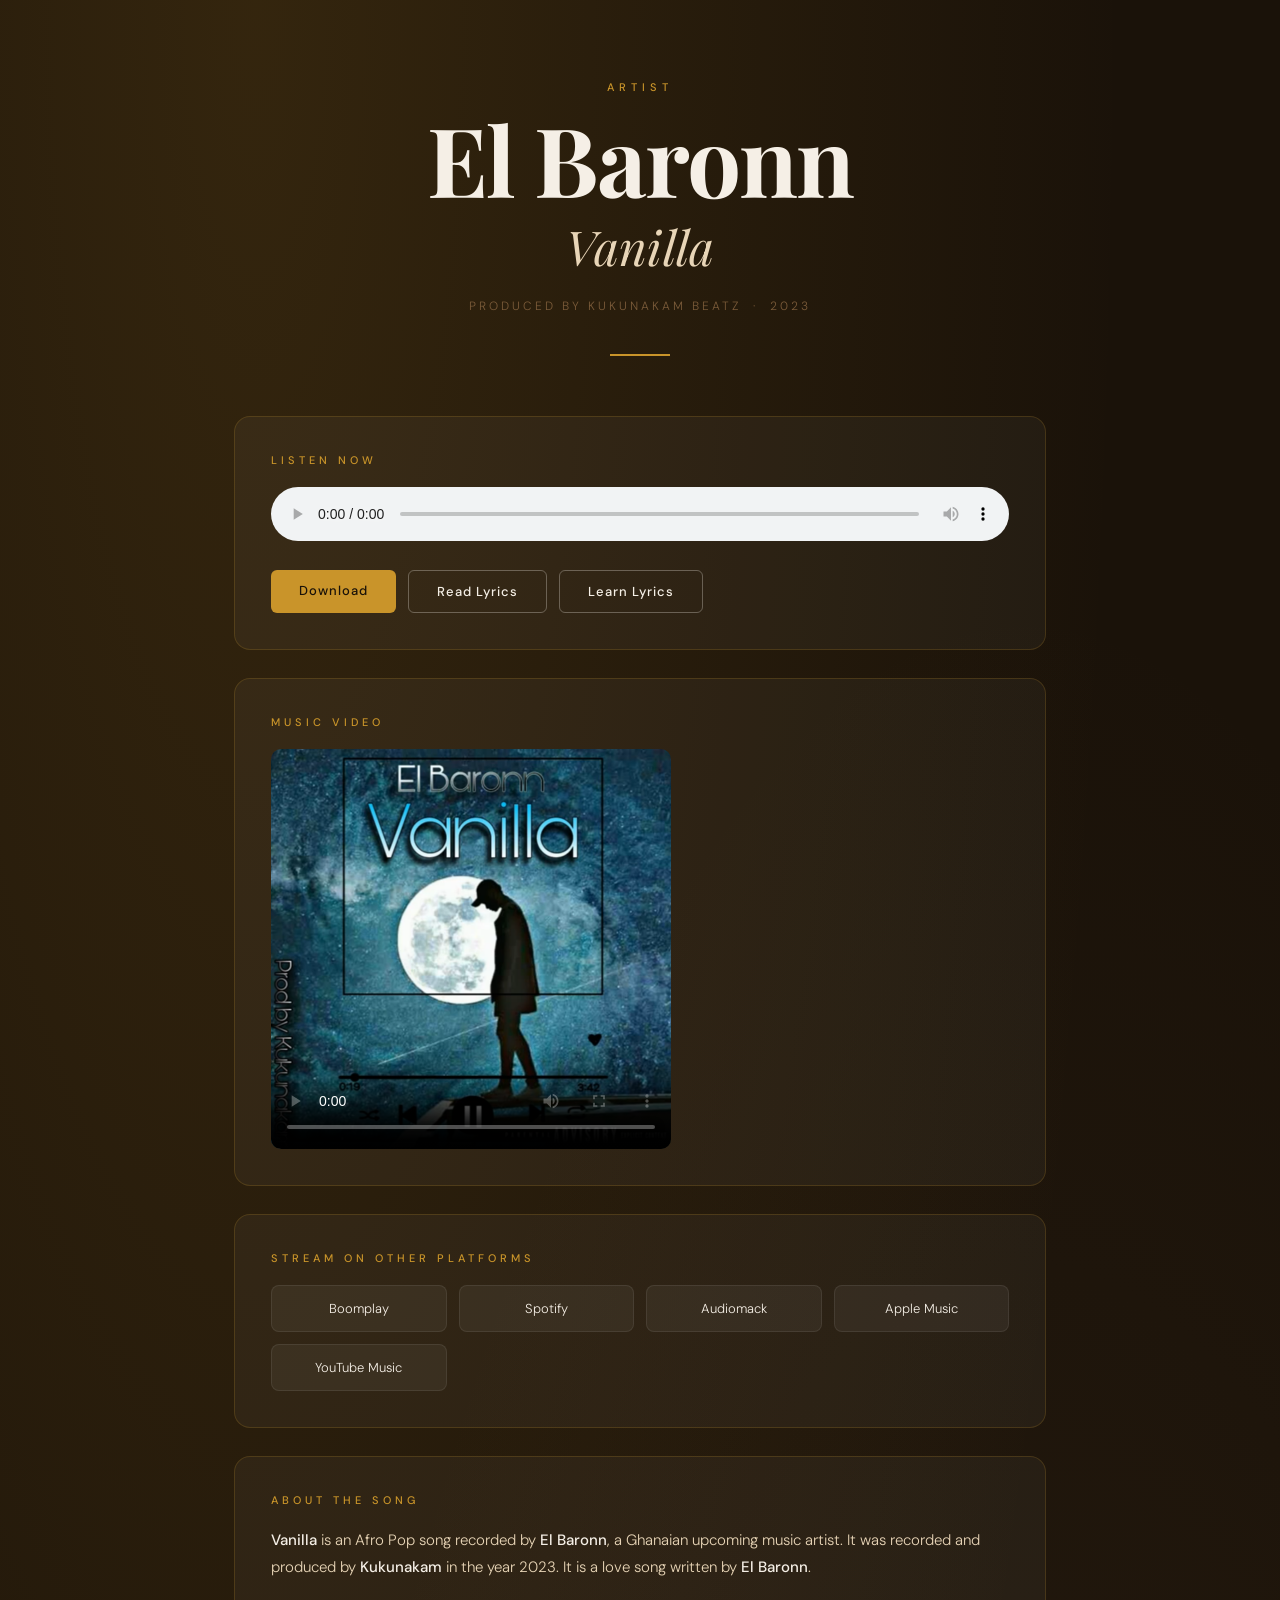
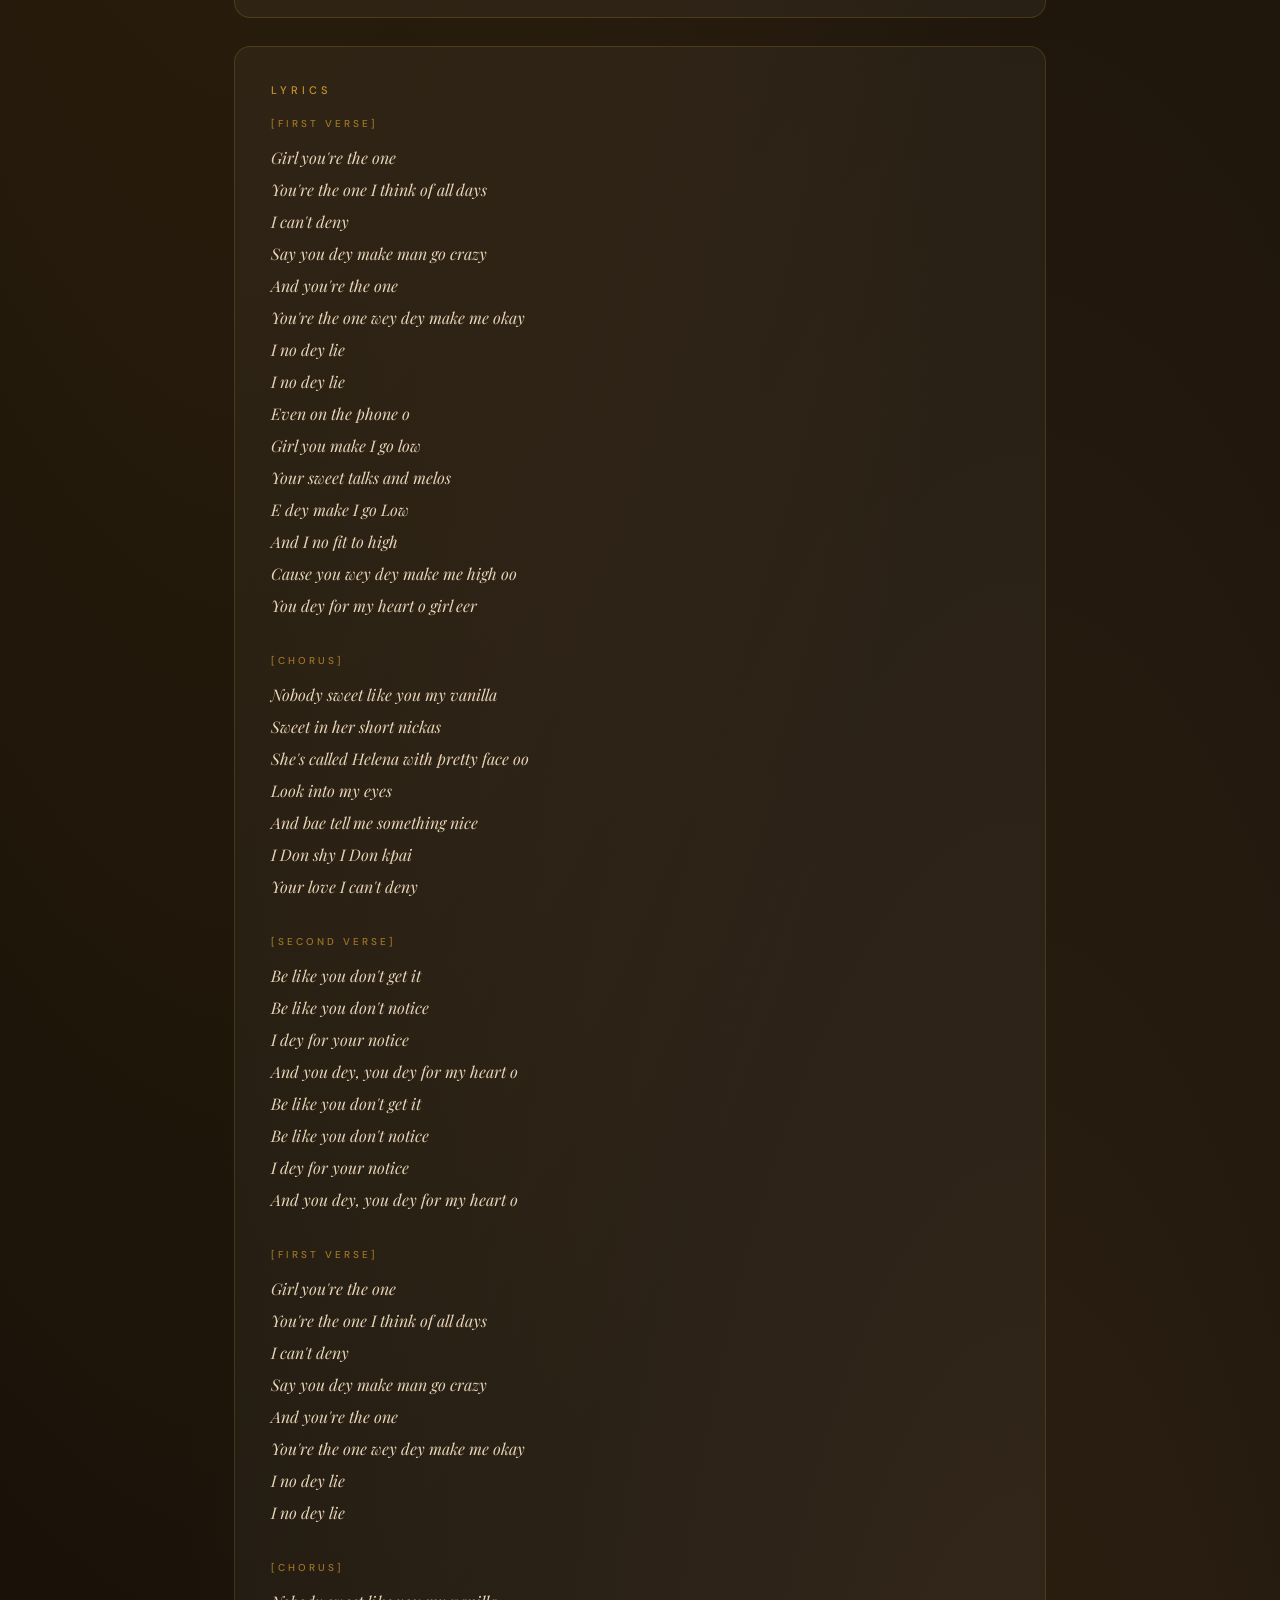
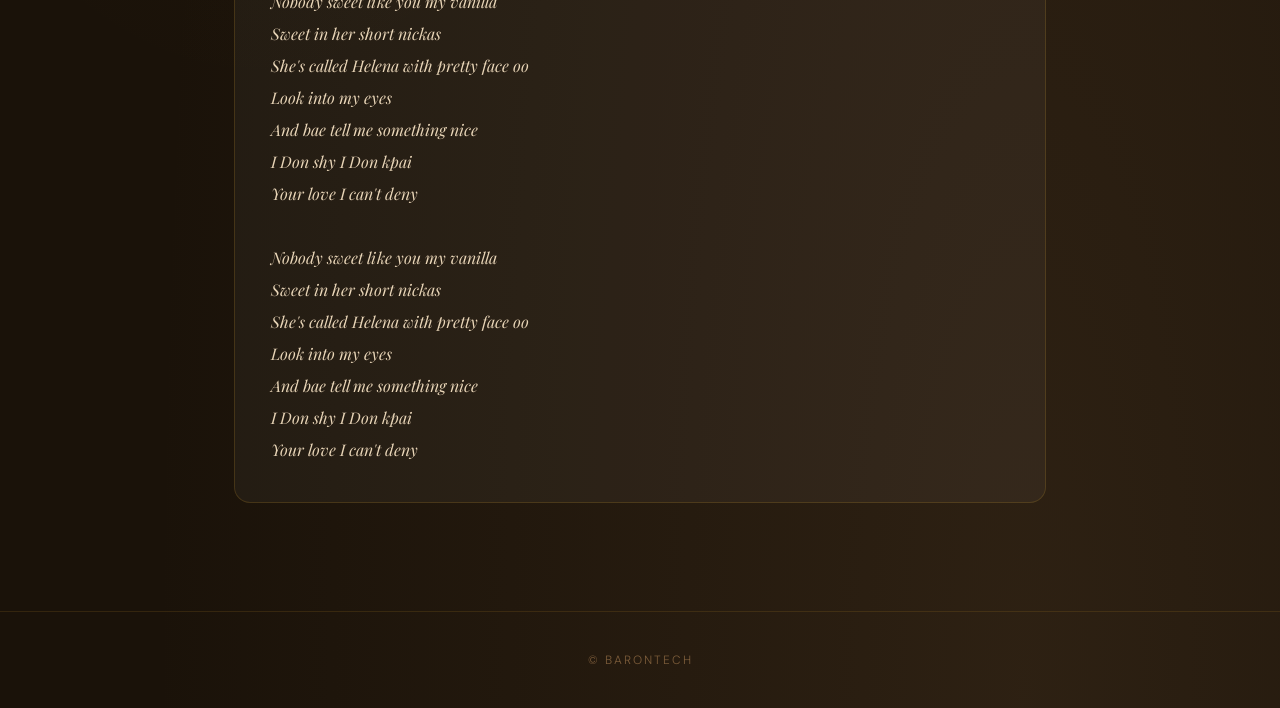
==== index.html @ 6c9855c3 "Add files via upload" ====
<!DOCTYPE html>
<html lang="en">
<head>
  <meta charset="utf-8">
  <meta name="viewport" content="width=device-width, initial-scale=1.0">
  <title>El Baronn - Vanilla</title>
  <link rel="stylesheet" href="style.css">
  <link href="https://fonts.googleapis.com/css2?family=Playfair+Display:ital,wght@0,700;1,400&family=DM+Sans:wght@300;400;500&display=swap" rel="stylesheet">
</head>
<body>

  <!-- HERO -->
  <div class="hero">
    <p class="artist-label">Artist</p>
    <h1>El Baronn</h1>
    <h2>Vanilla</h2>
    <p class="producer-tag">Produced by Kukunakam Beatz &nbsp;&middot;&nbsp; 2023</p>
  </div>

  <div class="container">

    <!-- AUDIO PLAYER -->
    <div class="card player-card">
      <h3 class="card-label">Listen Now</h3>
      <audio controls loop>
        <source src="Vanilla - El Baronn" type="audio/mpeg">
        Your browser does not support the audio element.
      </audio>
      <div class="btn-row">
        <a href="Vanilla - El Baronn" download class="btn btn-primary">Download</a>
        <a href="#lyrics" class="btn btn-outline">Read Lyrics</a>
        <a href="#lyrics" class="btn btn-outline">Learn Lyrics</a>
      </div>
    </div>

    <!-- VIDEO -->
    <div class="card video-card">
      <h3 class="card-label">Music Video</h3>
      <video controls loop poster="Musiccover" width = "350" height = "auto">
        <source src="Vanilla.mp4" type="video/mp4">
        Your browser does not support the video element.
      </video>
    </div>

    <!-- STREAMING PLATFORMS -->
    <div class="card platforms-card">
      <h3 class="card-label">Stream on Other Platforms</h3>
      <ul class="platforms-grid">
        <li><a href="https://www.boomplay.com/share/music/138317560?srModel=COPYLINK&srList=ANDROID" target="_blank">Boomplay</a></li>
        <li><a href="https://open.spotify.com/track/5wVCMjPRRJhROrY8FU08CN?si=oofou_RBTs-xkJ0LjiiavQ" target="_blank">Spotify</a></li>
        <li><a href="https://audiomack.com/el-baronn/song/vanilla?share-user-id=76674714" target="_blank">Audiomack</a></li>
        <li><a href="https://music.apple.com/us/album/vanilla-single/1703559560" target="_blank">Apple Music</a></li>
        <li><a href="https://music.youtube.com/watch?v=tAnR1OPjBuY&si=5_gv1Ep4-lBTA5kI" target="_blank">YouTube Music</a></li>
      </ul>
    </div>

    <!-- DESCRIPTION -->
    <div class="card desc-card">
      <h3 class="card-label">About the Song</h3>
      <p>
        <strong>Vanilla</strong> is an Afro Pop song recorded by <strong>El Baronn</strong>,
        a Ghanaian upcoming music artist. It was recorded and produced by <strong>Kukunakam</strong>
        in the year 2023. It is a love song written by <strong>El Baronn</strong>.
      </p>
    </div>

    <!-- LYRICS -->
    <div class="card lyrics-card" id="lyrics">
      <h3 class="card-label">Lyrics</h3>

      <p class="section-label">[First Verse]</p>
      <div class="lyric-block">
        Girl you're the one<br>
        You're the one I think of all days<br>
        I can't deny<br>
        Say you dey make man go crazy<br>
        And you're the one<br>
        You're the one wey dey make me okay<br>
        I no dey lie<br>
        I no dey lie<br>
        Even on the phone o<br>
        Girl you make I go low<br>
        Your sweet talks and melos<br>
        E dey make I go Low<br>
        And I no fit to high<br>
        Cause you wey dey make me high oo<br>
        You dey for my heart o girl eer
      </div>

      <p class="section-label">[Chorus]</p>
      <div class="lyric-block">
        Nobody sweet like you my vanilla<br>
        Sweet in her short nickas<br>
        She's called Helena with pretty face oo<br>
        Look into my eyes<br>
        And bae tell me something nice<br>
        I Don shy I Don kpai<br>
        Your love I can't deny
      </div>

      <p class="section-label">[Second Verse]</p>
      <div class="lyric-block">
        Be like you don't get it<br>
        Be like you don't notice<br>
        I dey for your notice<br>
        And you dey, you dey for my heart o<br>
        Be like you don't get it<br>
        Be like you don't notice<br>
        I dey for your notice<br>
        And you dey, you dey for my heart o
      </div>

      <p class="section-label">[First Verse]</p>
      <div class="lyric-block">
        Girl you're the one<br>
        You're the one I think of all days<br>
        I can't deny<br>
        Say you dey make man go crazy<br>
        And you're the one<br>
        You're the one wey dey make me okay<br>
        I no dey lie<br>
        I no dey lie
      </div>

      <p class="section-label">[Chorus]</p>
      <div class="lyric-block">
        Nobody sweet like you my vanilla<br>
        Sweet in her short nickas<br>
        She's called Helena with pretty face oo<br>
        Look into my eyes<br>
        And bae tell me something nice<br>
        I Don shy I Don kpai<br>
        Your love I can't deny<br><br>
        Nobody sweet like you my vanilla<br>
        Sweet in her short nickas<br>
        She's called Helena with pretty face oo<br>
        Look into my eyes<br>
        And bae tell me something nice<br>
        I Don shy I Don kpai<br>
        Your love I can't deny
      </div>
    </div>

  </div>

  <footer>
    <span>&copy; BaronTech</span>
  </footer>

</body>
</html>
---- style.css ----
/* ─────────────────────────────────────────
   style.css  |  El Baronn – Vanilla
   ───────────────────────────────────────── */

/* ── RESET & ROOT ── */
*, *::before, *::after {
  box-sizing: border-box;
  margin: 0;
  padding: 0;
}

:root {
  --cream:  #f5efe6;
  --warm:   #e8d5b7;
  --brown:  #7c5c3a;
  --dark:   #1a1209;
  --gold:   #c9942a;
  --text:   #2e1f0e;

  --card-bg:     rgba(255, 255, 255, 0.04);
  --card-border: rgba(201, 148, 42, 0.2);
  --radius:      16px;
}

/* ── BASE ── */
body {
  background-color: var(--dark);
  color: var(--cream);
  font-family: 'DM Sans', sans-serif;
  font-weight: 300;
  min-height: 100vh;
  background-image:
    radial-gradient(ellipse at 20% 0%,   rgba(201,148,42,0.15) 0%, transparent 60%),
    radial-gradient(ellipse at 80% 100%, rgba(124,92,58,0.20)  0%, transparent 60%);
}

/* ── HERO ── */
.hero {
  text-align: center;
  padding: 80px 20px 60px;
  position: relative;
  animation: fadeDown 0.9s ease both;
}

.hero::after {
  content: '';
  display: block;
  width: 60px;
  height: 2px;
  background: var(--gold);
  margin: 40px auto 0;
}

.artist-label {
  font-size: 11px;
  font-weight: 500;
  letter-spacing: 5px;
  text-transform: uppercase;
  color: var(--gold);
  margin-bottom: 16px;
}

h1 {
  font-family: 'Playfair Display', serif;
  font-size: clamp(52px, 10vw, 96px);
  font-weight: 700;
  line-height: 1;
  letter-spacing: -2px;
  color: var(--cream);
}

h2 {
  font-family: 'Playfair Display', serif;
  font-style: italic;
  font-size: clamp(28px, 5vw, 48px);
  font-weight: 400;
  color: var(--warm);
  margin-top: 8px;
}

.producer-tag {
  font-size: 12px;
  letter-spacing: 3px;
  text-transform: uppercase;
  color: var(--brown);
  margin-top: 20px;
}

/* ── CONTAINER ── */
.container {
  max-width: 860px;
  margin: 0 auto;
  padding: 0 24px 80px;
}

/* ── SHARED CARD ── */
.card {
  background: var(--card-bg);
  border: 1px solid var(--card-border);
  border-radius: var(--radius);
  padding: 36px;
  margin-bottom: 28px;
  animation: fadeUp 0.7s ease both;
}

.card-label {
  font-size: 11px;
  font-weight: 500;
  letter-spacing: 4px;
  text-transform: uppercase;
  color: var(--gold);
  margin-bottom: 20px;
}

/* ── AUDIO ── */
audio {
  width: 100%;
  border-radius: 8px;
  margin-bottom: 24px;
  accent-color: var(--gold);
}

/* ── BUTTONS ── */
.btn-row {
  display: flex;
  gap: 12px;
  flex-wrap: wrap;
}

.btn {
  display: inline-block;
  padding: 12px 28px;
  border-radius: 6px;
  font-family: 'DM Sans', sans-serif;
  font-size: 13px;
  font-weight: 500;
  letter-spacing: 1px;
  text-decoration: none;
  cursor: pointer;
  transition: background 0.2s ease, border-color 0.2s ease,
              color 0.2s ease, transform 0.15s ease;
}

.btn-primary {
  background: var(--gold);
  color: var(--dark);
  border: none;
}

.btn-primary:hover {
  background: #d9a83a;
  transform: translateY(-2px);
}

.btn-outline {
  background: transparent;
  color: var(--cream);
  border: 1px solid rgba(245, 239, 230, 0.3);
}

.btn-outline:hover {
  border-color: var(--gold);
  color: var(--gold);
  transform: translateY(-2px);
}

/* ── VIDEO ── */
video {
  width: 100%;
  max-width: 400px;
  border-radius: 10px;
  display: block;
}

/* ── PLATFORMS GRID ── */
.platforms-grid {
  display: grid;
  grid-template-columns: repeat(auto-fill, minmax(160px, 1fr));
  gap: 12px;
  list-style: none;
}

.platforms-grid li a {
  display: block;
  padding: 14px 18px;
  background: rgba(255, 255, 255, 0.05);
  border: 1px solid rgba(255, 255, 255, 0.08);
  border-radius: 8px;
  color: var(--cream);
  text-decoration: none;
  font-size: 13px;
  text-align: center;
  transition: background 0.2s ease, border-color 0.2s ease,
              color 0.2s ease, transform 0.15s ease;
}

.platforms-grid li a:hover {
  background: rgba(201, 148, 42, 0.15);
  border-color: var(--gold);
  color: var(--gold);
  transform: translateY(-2px);
}

/* ── DESCRIPTION ── */
.desc-card p {
  line-height: 1.8;
  color: var(--warm);
  font-size: 15px;
}

.desc-card strong {
  color: var(--cream);
  font-weight: 500;
}

/* ── LYRICS ── */
.section-label {
  font-size: 10px;
  font-weight: 500;
  letter-spacing: 3px;
  text-transform: uppercase;
  color: var(--gold);
  opacity: 0.75;
  margin: 32px 0 12px;
}

.section-label:first-of-type {
  margin-top: 0;
}

.lyric-block {
  font-family: 'Playfair Display', serif;
  font-style: italic;
  font-size: 16px;
  line-height: 2;
  color: var(--warm);
}

/* ── FOOTER ── */
footer {
  text-align: center;
  padding: 40px 20px;
  border-top: 1px solid rgba(201, 148, 42, 0.15);
  font-size: 12px;
  letter-spacing: 2px;
  color: var(--brown);
  text-transform: uppercase;
}

/* ── ANIMATIONS ── */
@keyframes fadeDown {
  from { opacity: 0; transform: translateY(-20px); }
  to   { opacity: 1; transform: translateY(0); }
}

@keyframes fadeUp {
  from { opacity: 0; transform: translateY(24px); }
  to   { opacity: 1; transform: translateY(0); }
}

/* ── RESPONSIVE ── */
@media (max-width: 600px) {
  .card { padding: 24px; }
  .platforms-grid { grid-template-columns: 1fr 1fr; }
  .btn-row { flex-direction: column; }
  .btn { text-align: center; }
}
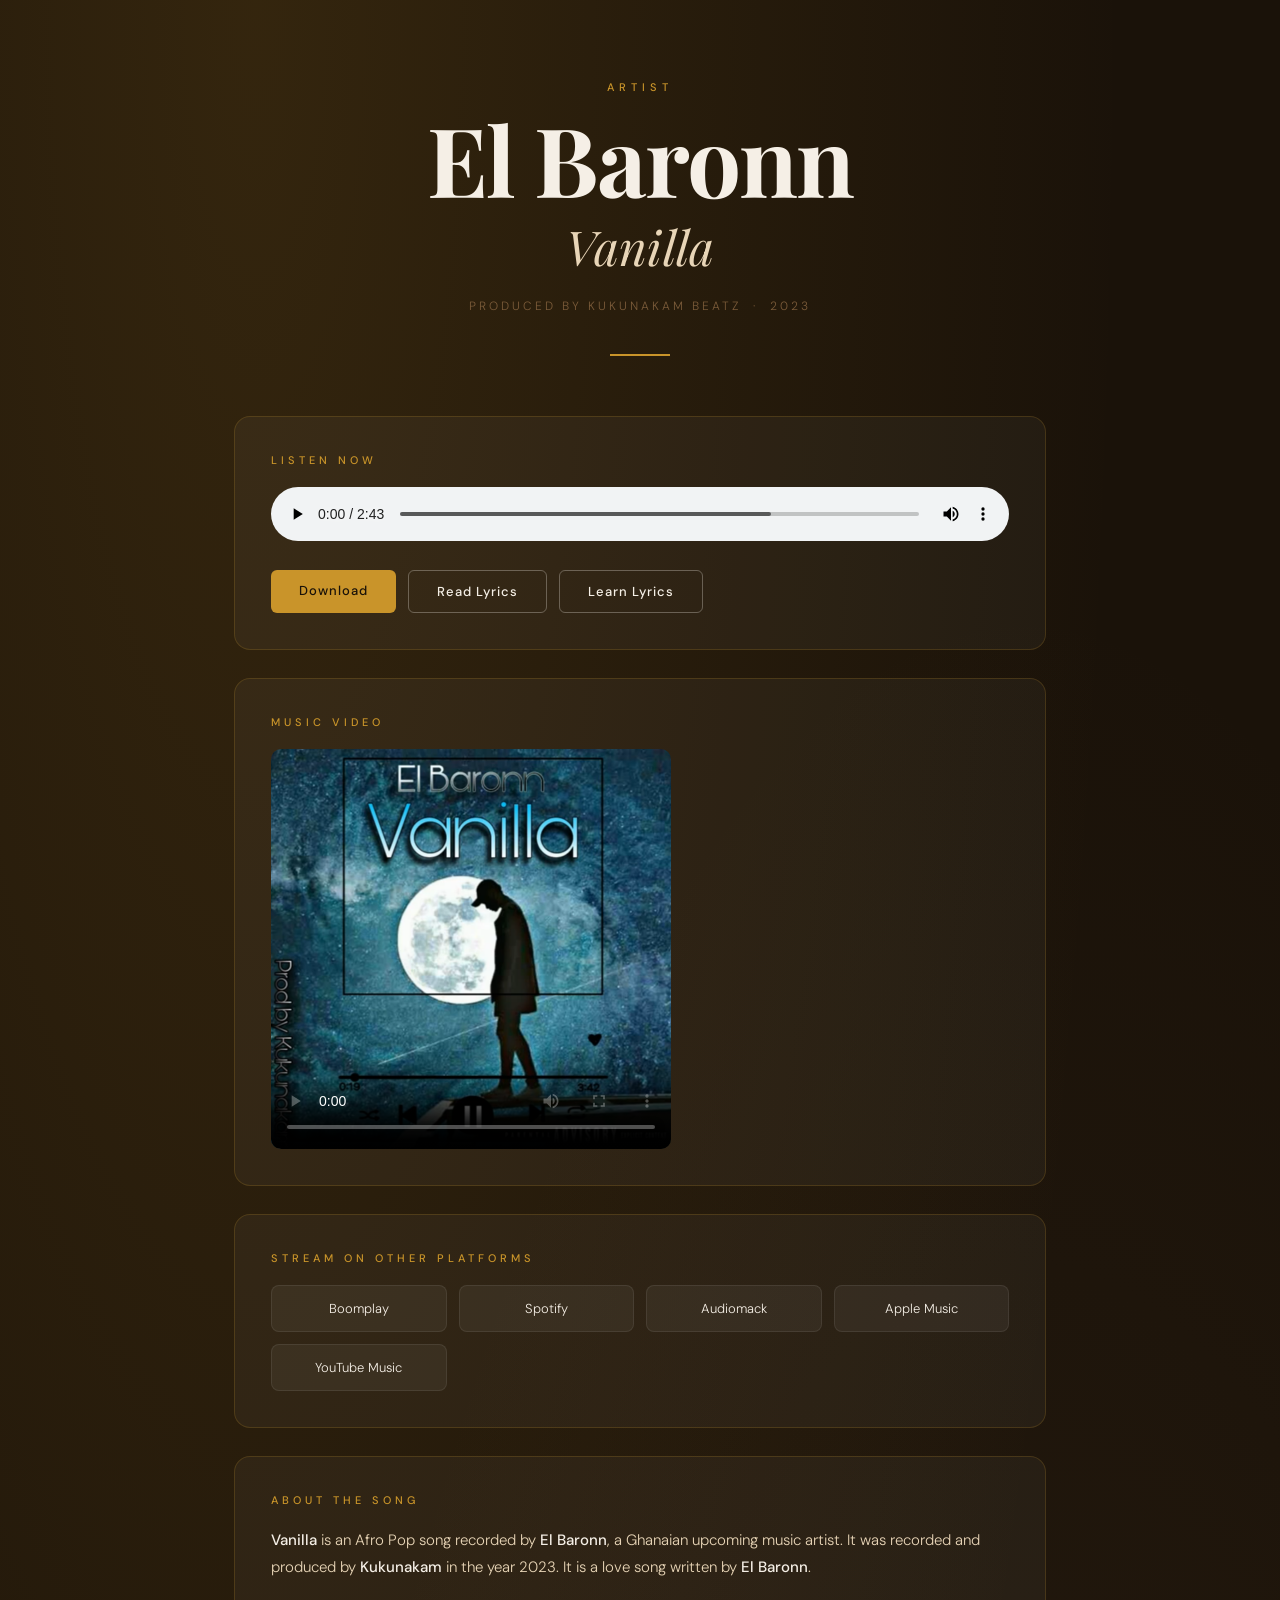
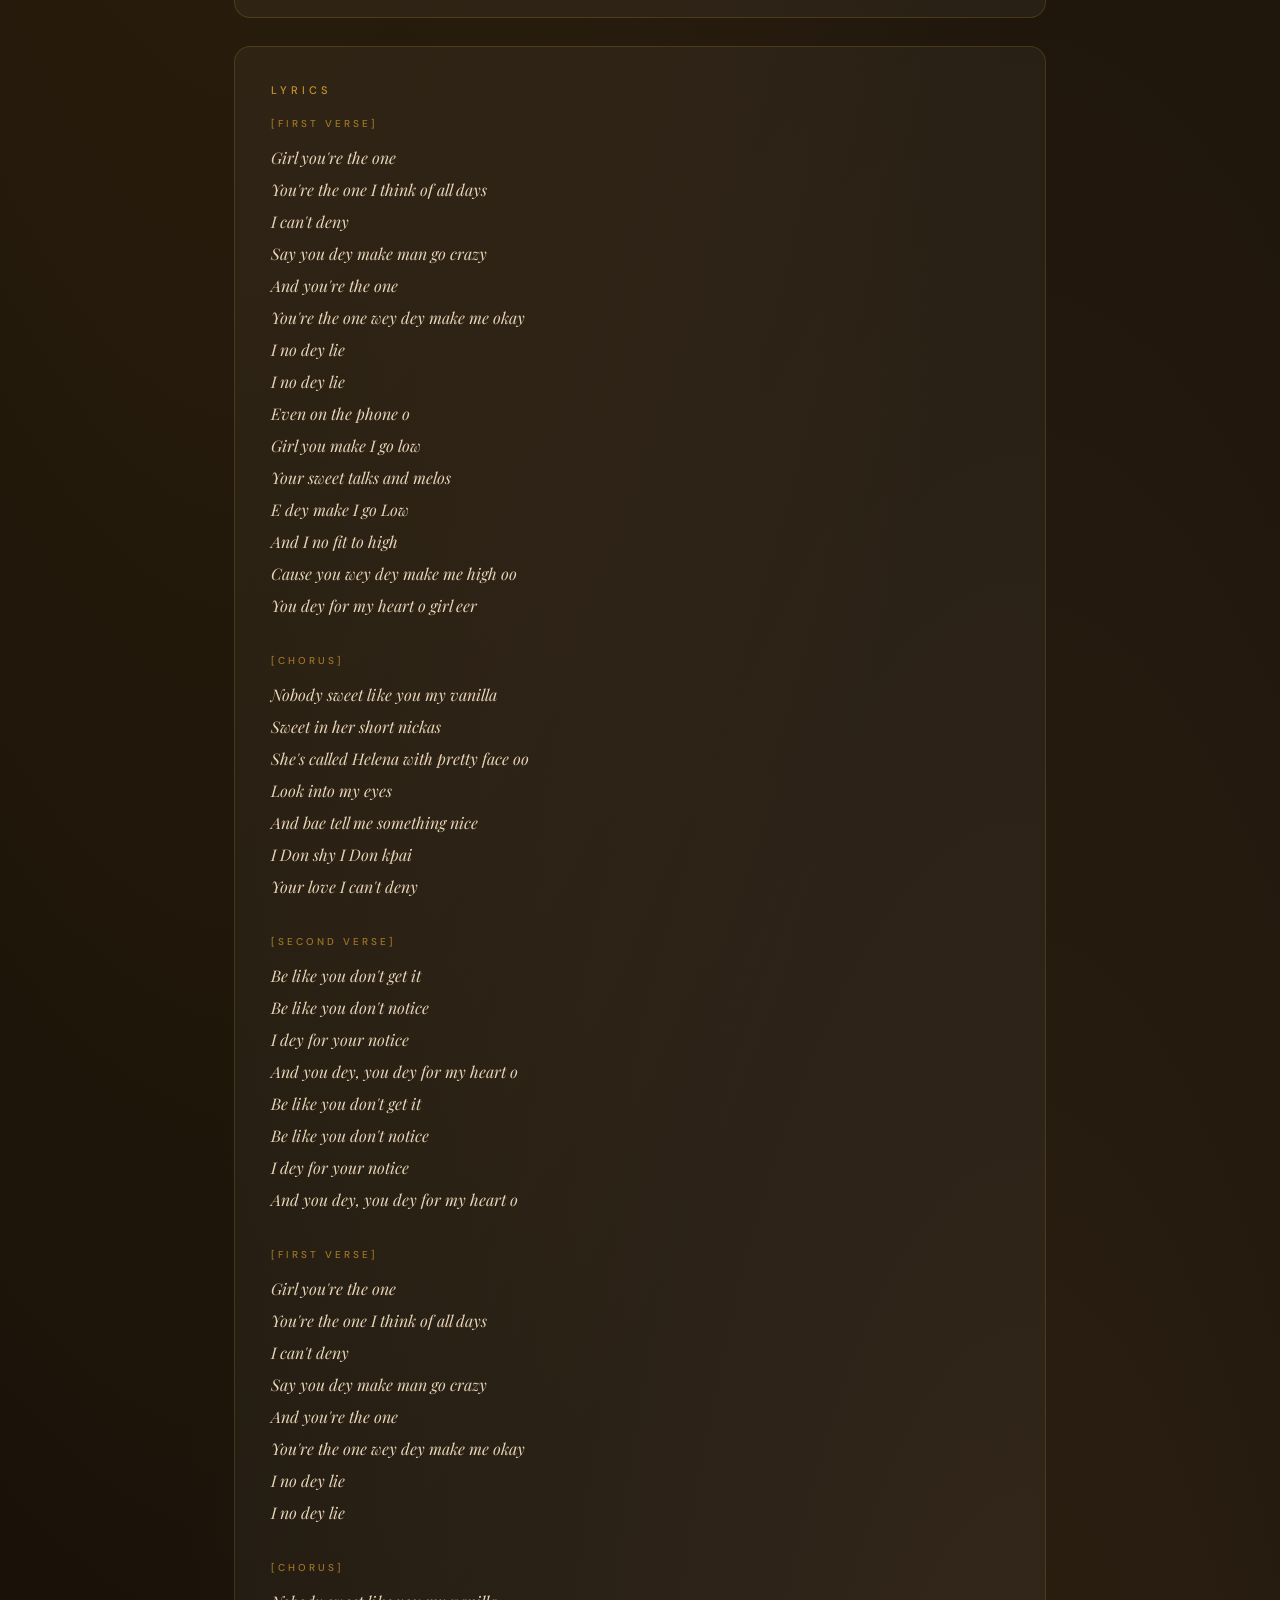
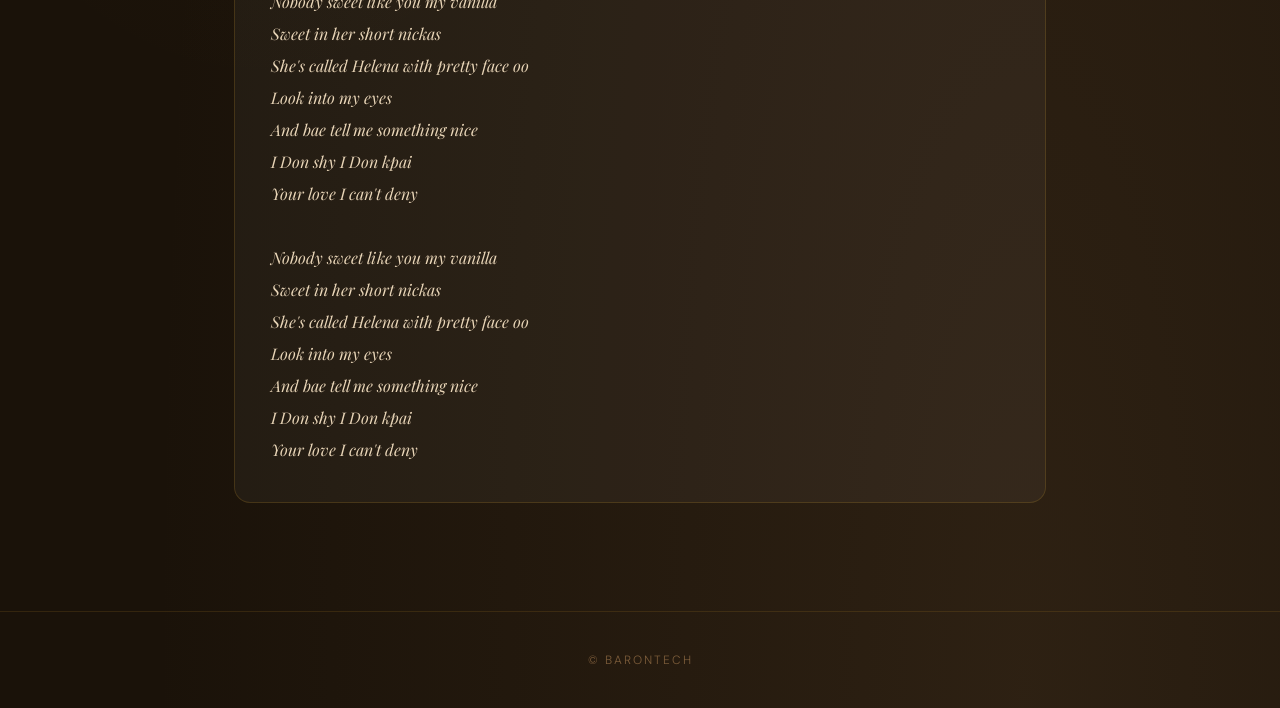
==== commit cb9bc5da: "Add files via upload" ====
--- a/index.html
+++ b/index.html
@@ -23,11 +23,11 @@
     <div class="card player-card">
       <h3 class="card-label">Listen Now</h3>
       <audio controls loop>
-        <source src="Vanilla - El Baronn" type="audio/mpeg">
+        <source src="Vanilla - El Baronn.mp3" type="audio/mpeg">
         Your browser does not support the audio element.
       </audio>
       <div class="btn-row">
-        <a href="Vanilla - El Baronn" download class="btn btn-primary">Download</a>
+        <a href="Vanilla - El Baronn.mp3" download class="btn btn-primary">Download</a>
         <a href="#lyrics" class="btn btn-outline">Read Lyrics</a>
         <a href="#lyrics" class="btn btn-outline">Learn Lyrics</a>
       </div>
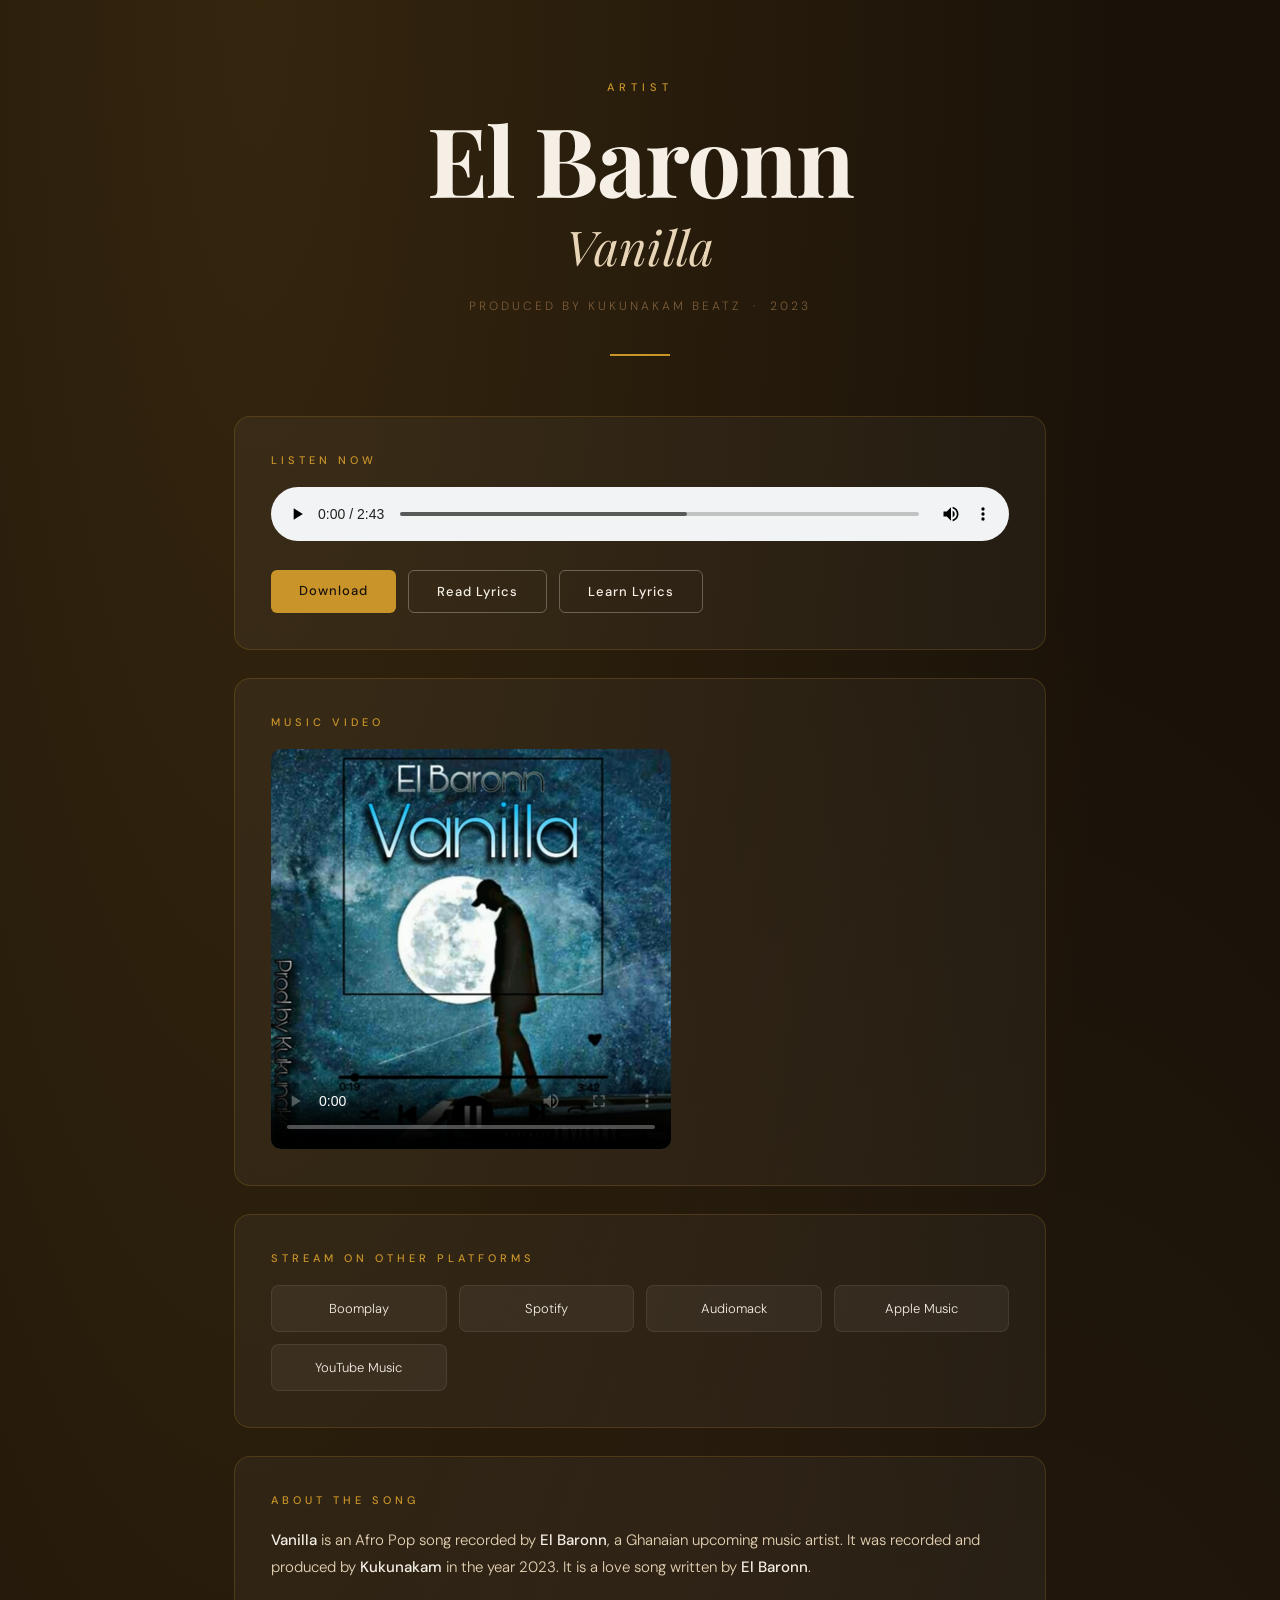
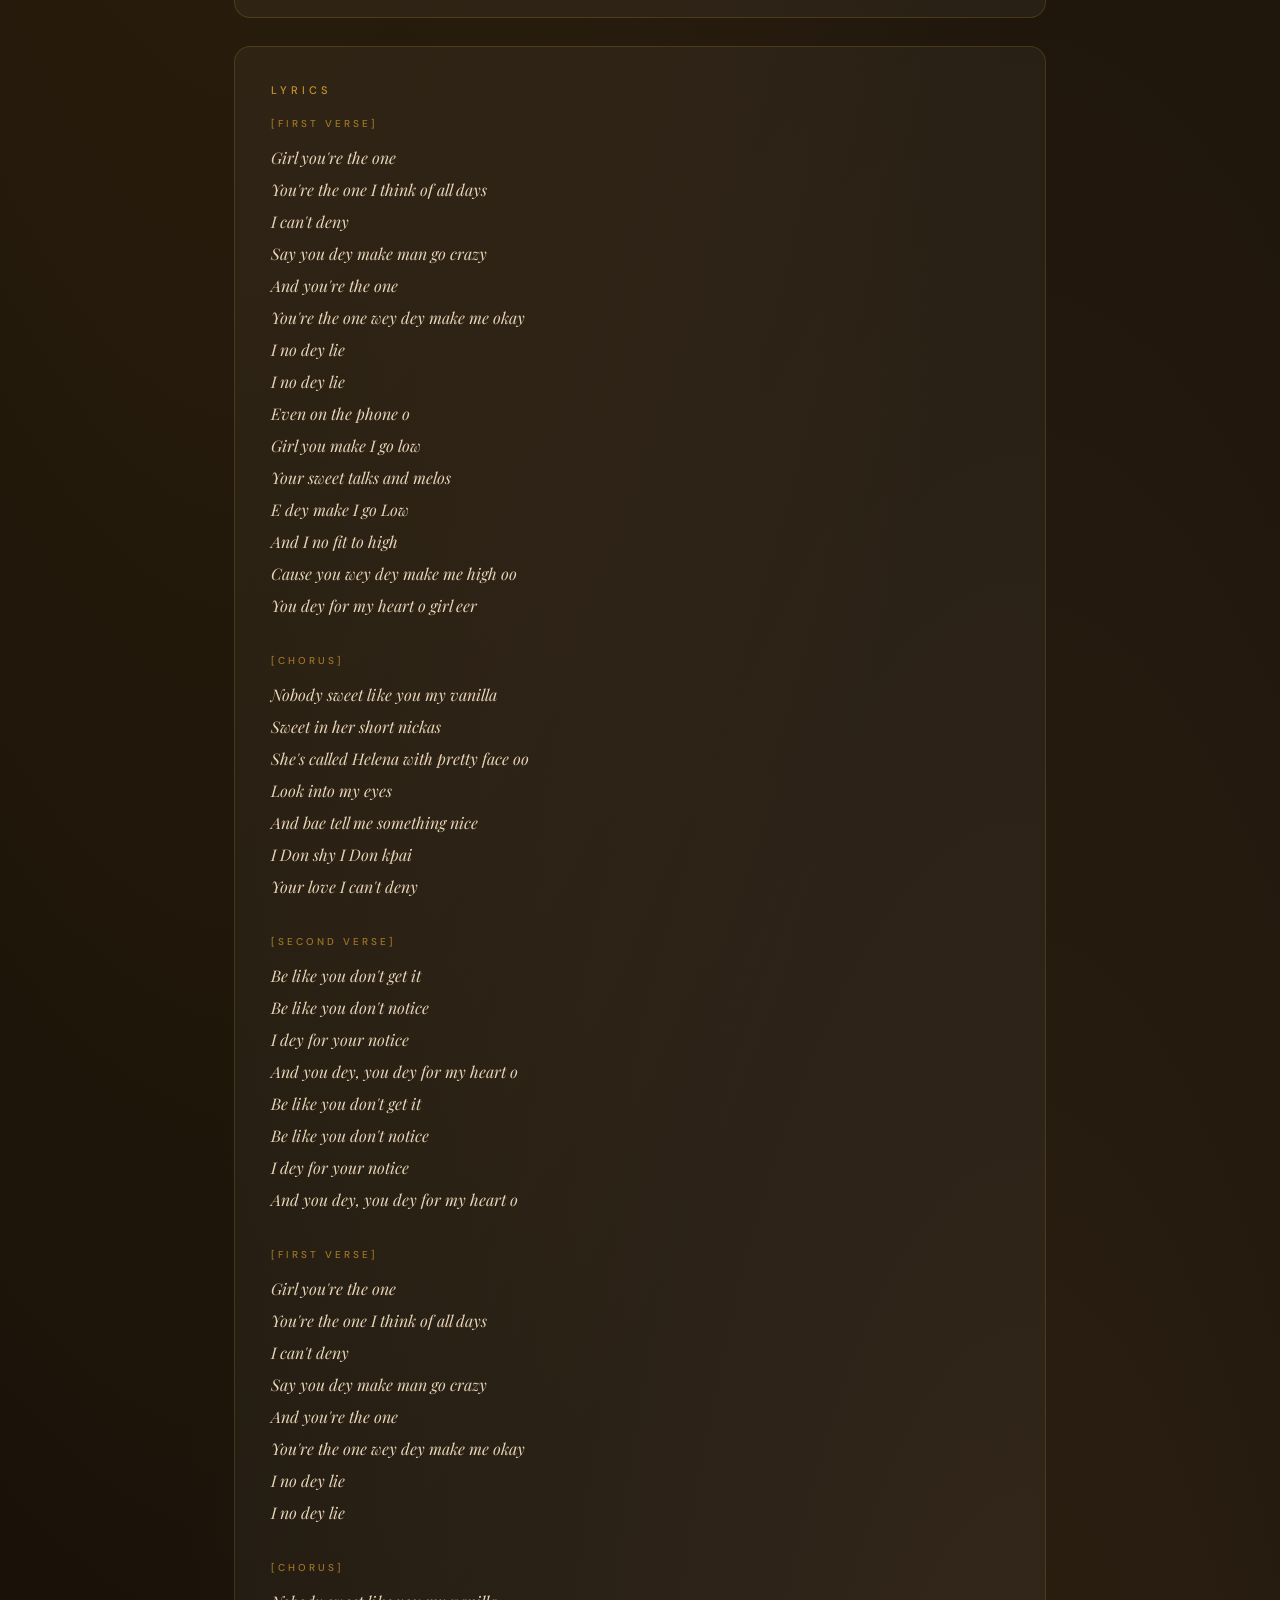
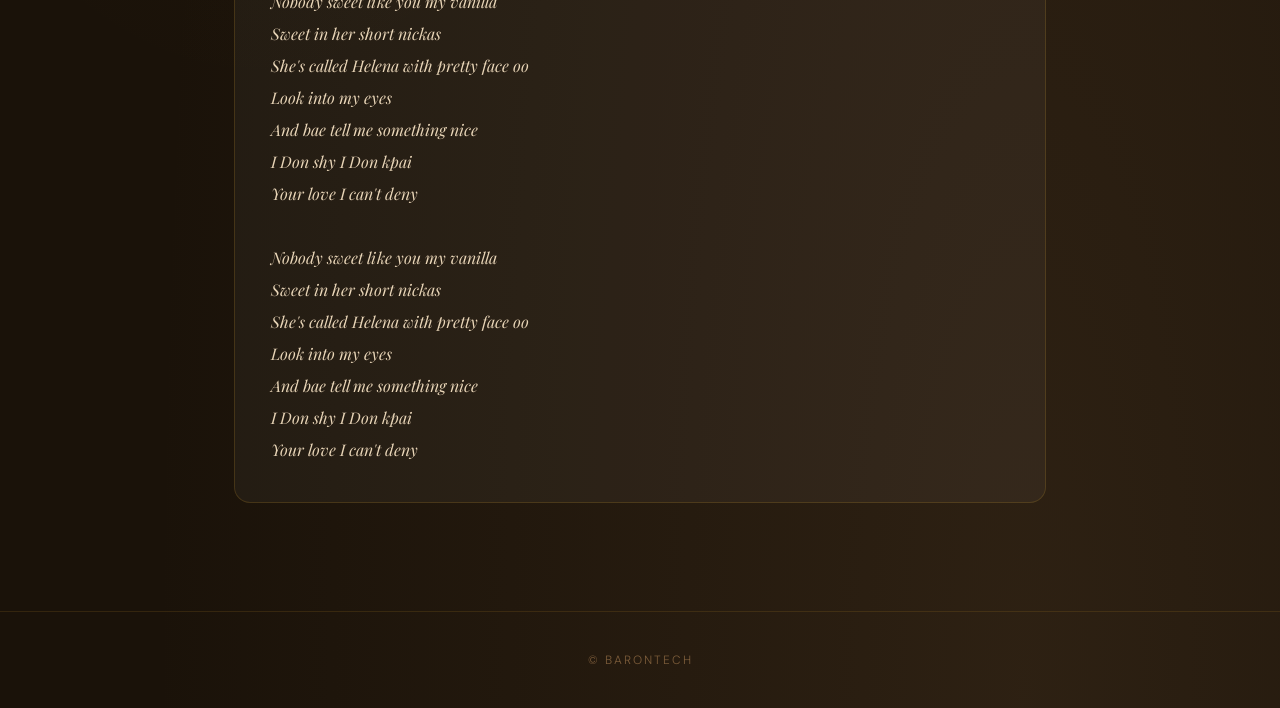
==== commit 11e83fca: "Add files via upload" ====
--- a/index.html
+++ b/index.html
@@ -3,6 +3,13 @@
 <head>
   <meta charset="utf-8">
   <meta name="viewport" content="width=device-width, initial-scale=1.0">
+  <meta name="description" content="Stream and download 'Vanilla' by El Baronn. A soulful Afro Pop love song produced by Kukunakam Beatz (2023).">
+  <meta name="keywords" content="El Baronn, Vanilla, Afro Pop, Ghanaian Music, Kukunakam Beatz, New Music 2023">
+  <meta name="author" content="El Baronn">
+
+  <meta property="og:title" content="El Baronn - Vanilla">
+  <meta property="og:description" content="Listen to the latest Afro Pop hit 'Vanilla' by Ghanaian artist El Baronn.">
+  <meta property="og:image" content="Musiccover"> <meta property="og:type" content="music.song">
   <title>El Baronn - Vanilla</title>
   <link rel="stylesheet" href="style.css">
   <link href="https://fonts.googleapis.com/css2?family=Playfair+Display:ital,wght@0,700;1,400&family=DM+Sans:wght@300;400;500&display=swap" rel="stylesheet">
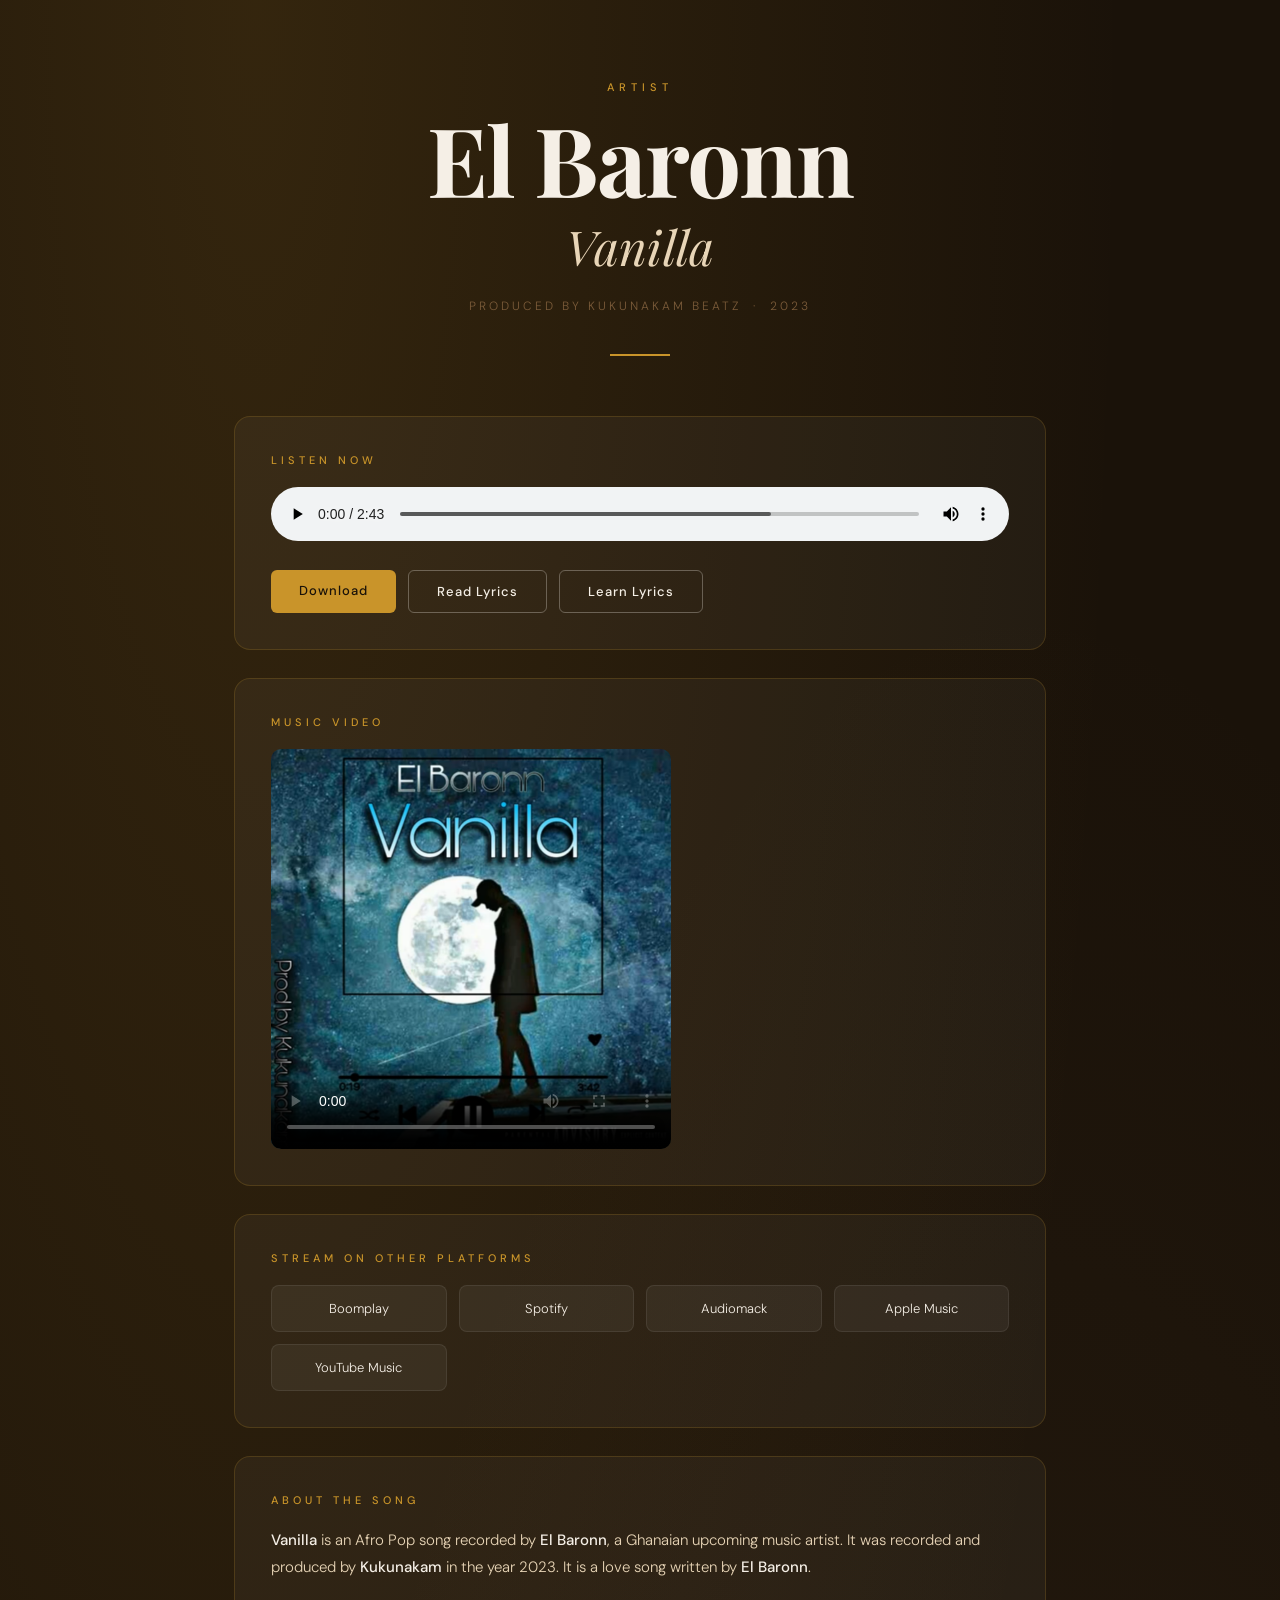
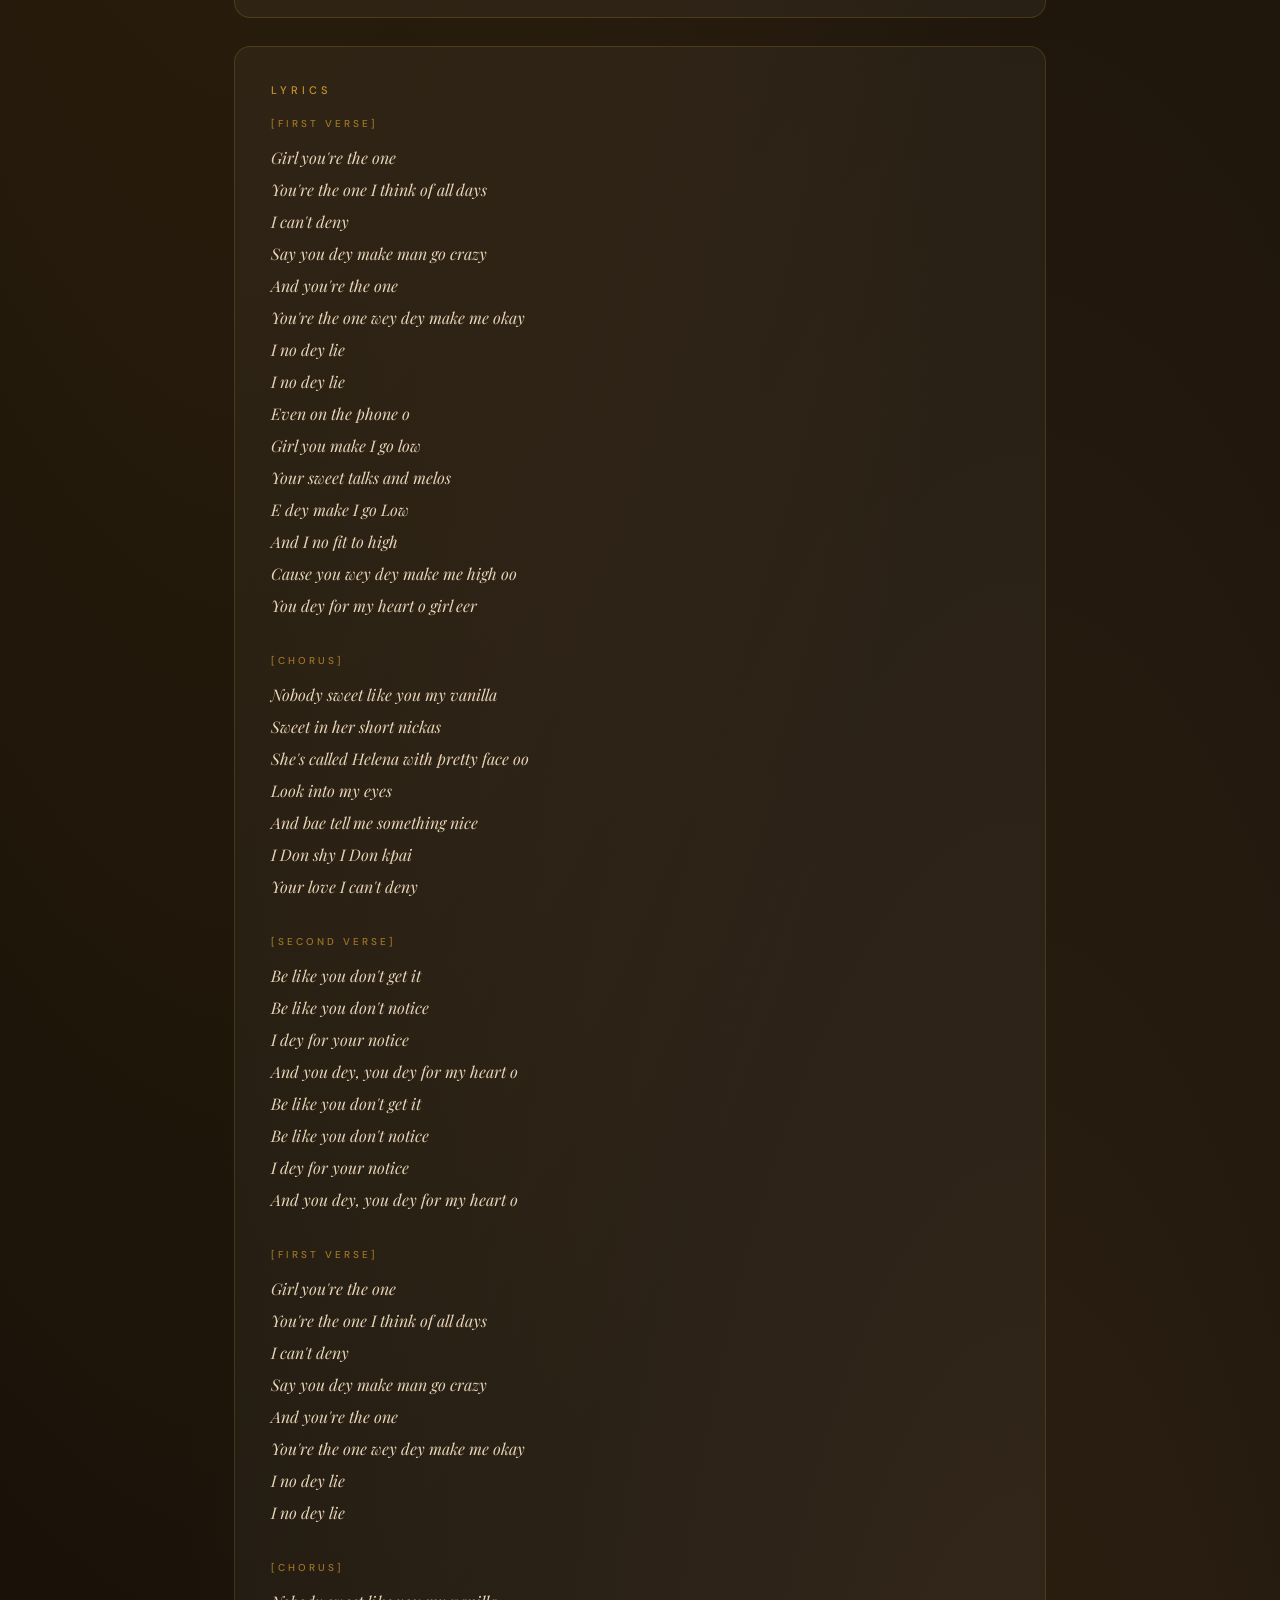
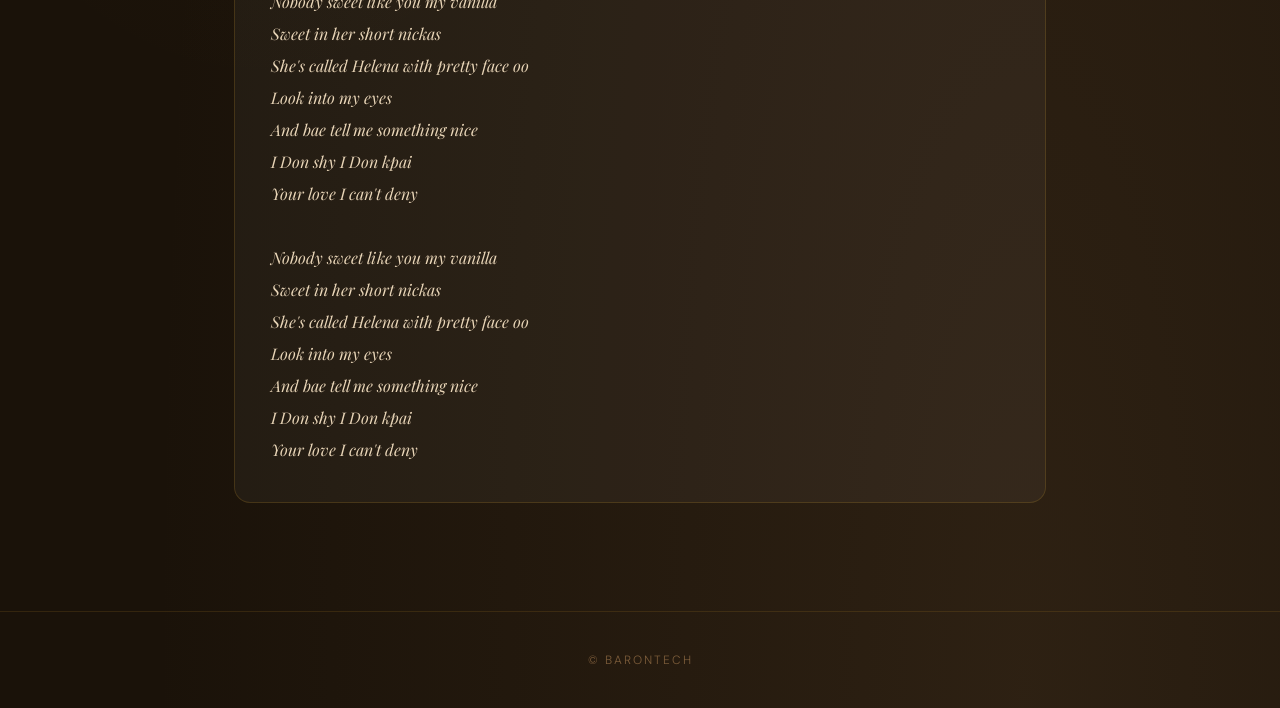
==== commit 23d23f4b: "Add files via upload" ====
--- a/index.html
+++ b/index.html
@@ -3,7 +3,7 @@
 <head>
   <meta charset="utf-8">
   <meta name="viewport" content="width=device-width, initial-scale=1.0">
-  <meta name="description" content="Stream and download 'Vanilla' by El Baronn. A soulful Afro Pop love song produced by Kukunakam Beatz (2023).">
+  <meta name="description" content="Stream and download 'Vanilla' by El Baronn. A soulful Afro Pop love song produced by Kukunakam Beatz .">
   <meta name="keywords" content="El Baronn, Vanilla, Afro Pop, Ghanaian Music, Kukunakam Beatz, New Music 2023">
   <meta name="author" content="El Baronn">
 
